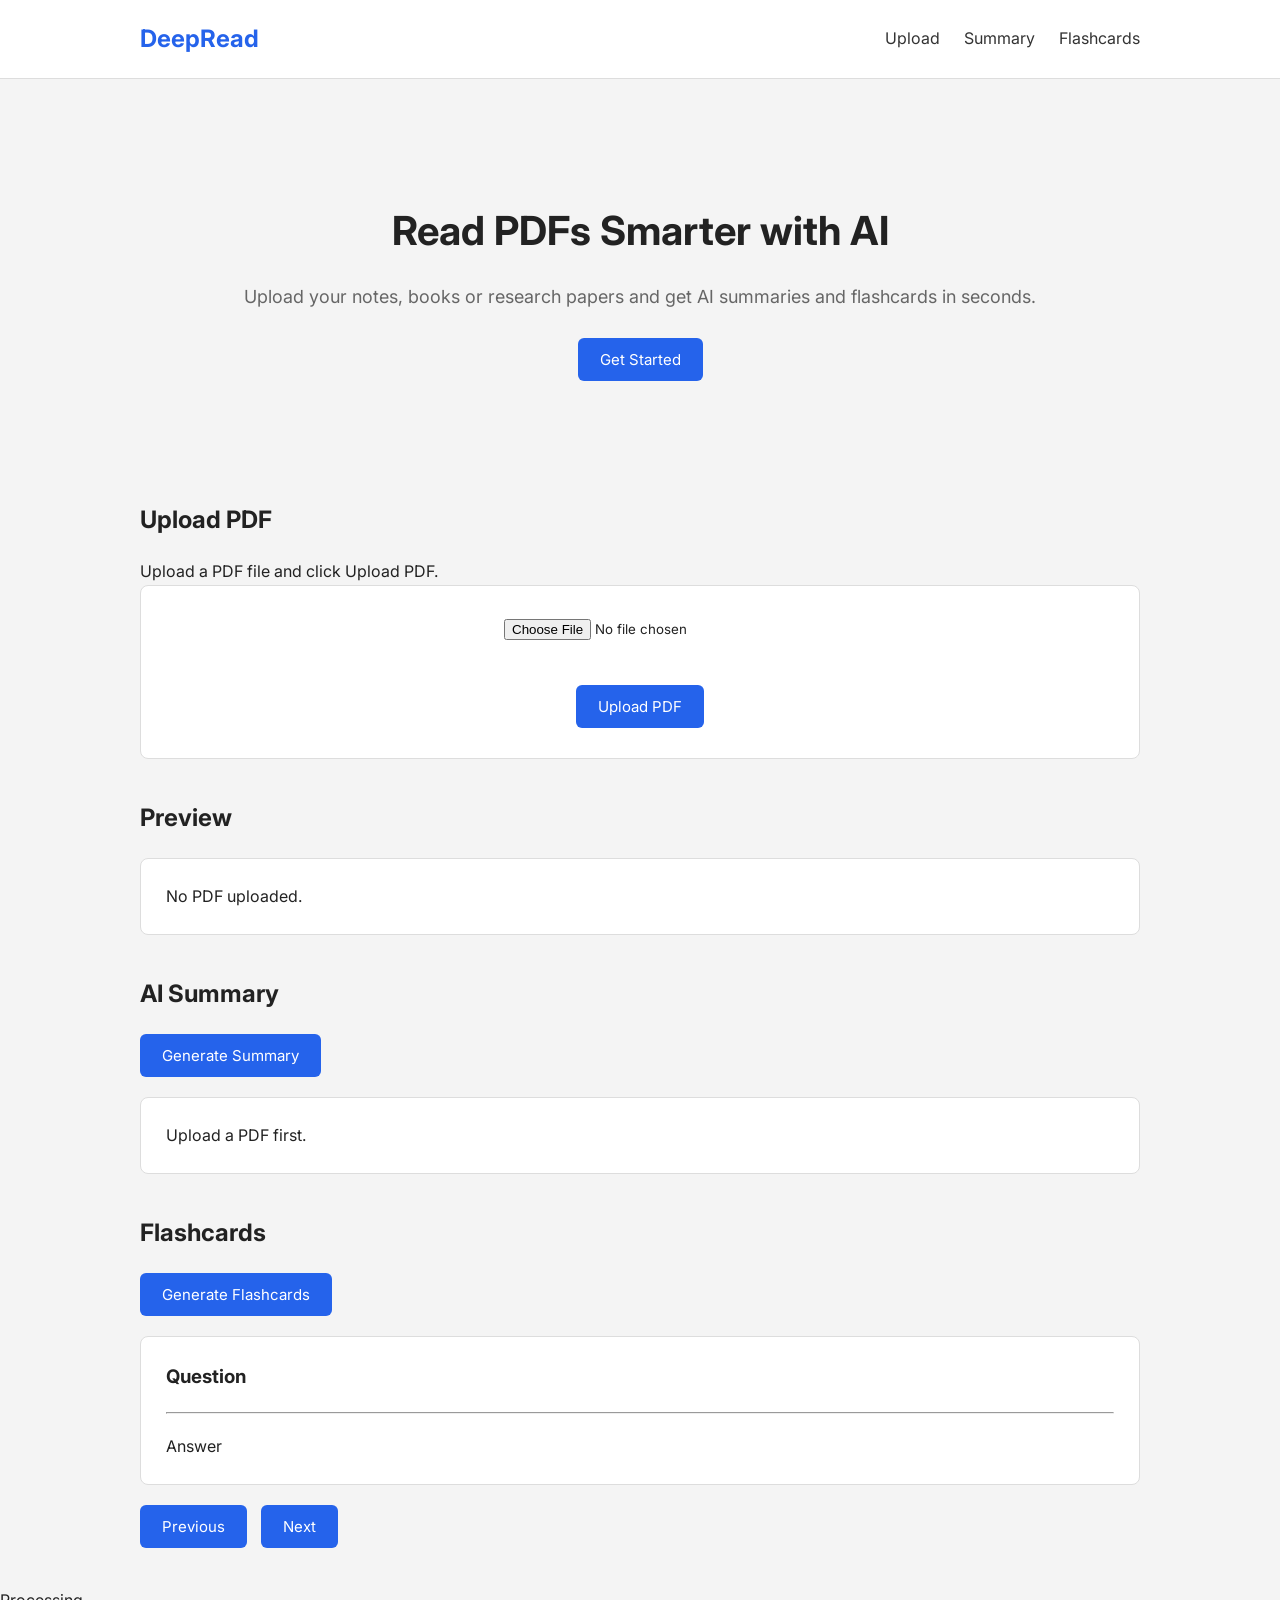
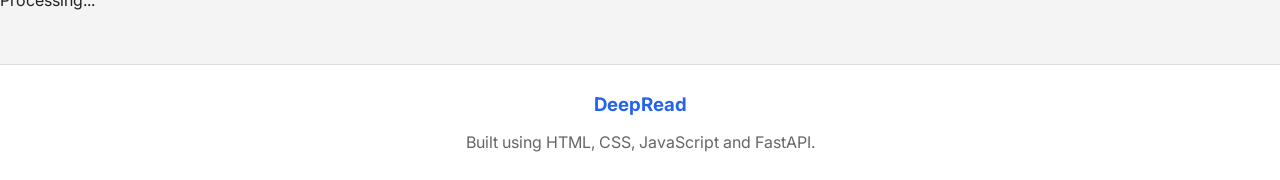
==== backend/index.html @ 9b4c7057 "Restructure for Vercel deploy" ====
<!DOCTYPE html>
<html lang="en">

<head>
    <meta charset="UTF-8">
    <meta name="viewport" content="width=device-width, initial-scale=1.0">
    <title>DeepRead</title>

    <link rel="stylesheet" href="style.css">

    <link rel="preconnect" href="https://fonts.googleapis.com">
    <link rel="preconnect" href="https://fonts.gstatic.com" crossorigin>

    <link href="https://fonts.googleapis.com/css2?family=Inter:wght@300;400;500;600;700&display=swap"
        rel="stylesheet">
</head>

<body>
    <header>

        <div class="container">

            <h2>DeepRead</h2>

            <nav>

                <a href="#upload">Upload</a>
                <a href="#summary">Summary</a>
                <a href="#flashcards">Flashcards</a>

            </nav>

        </div>

    </header>

    <section class="hero">

       <h1>Read PDFs Smarter with AI</h1>

<p>
    Upload your notes, books or research papers and get AI summaries
    and flashcards in seconds.
</p>

<br>

<a href="#upload">
    <button>Get Started</button>
</a>

    </section>



<section id="upload">

    <div class="container">

        <h2>Upload PDF</h2>

        <p class="upload-text">
            Upload a PDF file and click Upload PDF.
        </p>

        <div class="upload-box">

            <input
                type="file"
                id="pdfInput"
                accept=".pdf">

            <br><br>

            <button id="uploadBtn">
                Upload PDF
            </button>

        </div>

    </div>

</section>



    <section id="preview">

        <div class="container">

            <h2>Preview</h2>

            <div class="preview-card">

                <iframe id="pdfFrame" title="PDF Preview" style="display:none;"></iframe>

                <div id="previewText">
    No PDF uploaded.
</div>

            </div>

        </div>

    </section>




    <section id="summary">

        <div class="container">

            <h2>AI Summary</h2>

            <button id="summaryBtn">

                Generate Summary

            </button>

            <div class="summary-card" id="summaryCard">

    <p id="summaryText">
        Upload a PDF first.
    </p>

</div>

        </div>

    </section>



    

    <section id="flashcards">

        <div class="container">

            <h2>Flashcards</h2>

            <button id="flashcardBtn">

                Generate Flashcards

            </button>

            <div class="flashcard">

    <h3 id="flashQuestion">
        Question
    </h3>

    <hr>

    <p id="flashAnswer">
        Answer
    </p>

</div>

<div class="flash-buttons">

    <button id="prevFlash">
        Previous
    </button>

    <button id="nextFlash">
        Next
    </button>

</div>



    </section>



    <div id="loading">

        <p>

            Processing...

        </p>

    </div>




    <footer>

        <div class="container">

            <h3>DeepRead</h3>

            <p>

                Built using HTML, CSS, JavaScript and FastAPI.

            </p>

        </div>

    </footer>



    <script src="script.js"></script>

</body>

</html>
---- backend/style.css ----
*{
    margin:0;
    padding:0;
    box-sizing:border-box;
    font-family:Inter,sans-serif;
}

body{
    background:#f4f4f4;
    color:#222222;
    line-height:1.6;
}

.container{
    width:90%;
    max-width:1000px;
    margin:auto;
}

header{
    background:#ffffff;
    border-bottom:1px solid #dddddd;
    padding:20px 0;
}

header .container{
    display:flex;
    justify-content:space-between;
    align-items:center;
}

header h2{
    color:#2563eb;
}

nav a{
    text-decoration:none;
    color:#333333;
    margin-left:20px;
}

nav a:hover{
    color:#2563eb;
}



.hero{
    text-align:center;
    padding:80px 20px;
}

.hero h1{
    font-size:40px;
    margin-bottom:20px;
}

.hero p{
    color:#666666;
    font-size:18px;
}


section{
    margin:40px auto;
}

section h2{
    margin-bottom:20px;
}

.upload-box{
    background:#ffffff;
    padding:30px;
    border:1px solid #dddddd;
    border-radius:8px;
    text-align:center;
}

input[type="file"]{
    margin-bottom:20px;
}

/* Buttons */

button{
    background:#2563eb;
    color:white;
    border:none;
    padding:12px 22px;
    border-radius:6px;
    cursor:pointer;
    font-size:15px;
}

button:hover{
    background:#1d4ed8;
}

button:disabled{
    background:#999999;
    cursor:not-allowed;
}



.preview-card,
.summary-card,
.flashcard{

    background:#ffffff;
    border:1px solid #dddddd;
    border-radius:8px;
    padding:25px;
    margin-top:20px;

}

#pdfFrame{
    width:100%;
    height:520px;
    border:1px solid #dddddd;
    border-radius:6px;
    margin-bottom:15px;
}

.summary-card h3{
    margin-top:20px;
    margin-bottom:10px;
}

.summary-card li{
    margin-left:20px;
    margin-bottom:8px;
}


.keyword{
    display:inline-block;
    background:#dbeafe;
    color:#1d4ed8;
    padding:6px 12px;
    margin:5px;
    border-radius:5px;
    font-size:14px;
}


.flashcard hr{
    margin:20px 0;
}

#prevFlash,
#nextFlash{
    margin-top:20px;
    margin-right:10px;
}

footer{
    background:#ffffff;
    border-top:1px solid #dddddd;
    text-align:center;
    padding:25px;
    margin-top:50px;
}

footer h3{
    color:#2563eb;
    margin-bottom:10px;
}

footer p{
    color:#666666;
}



@media(max-width:768px){

    header .container{
        flex-direction:column;
        gap:15px;
    }

    nav{
        display:flex;
        gap:15px;
    }

    .hero h1{
        font-size:30px;
    }

}
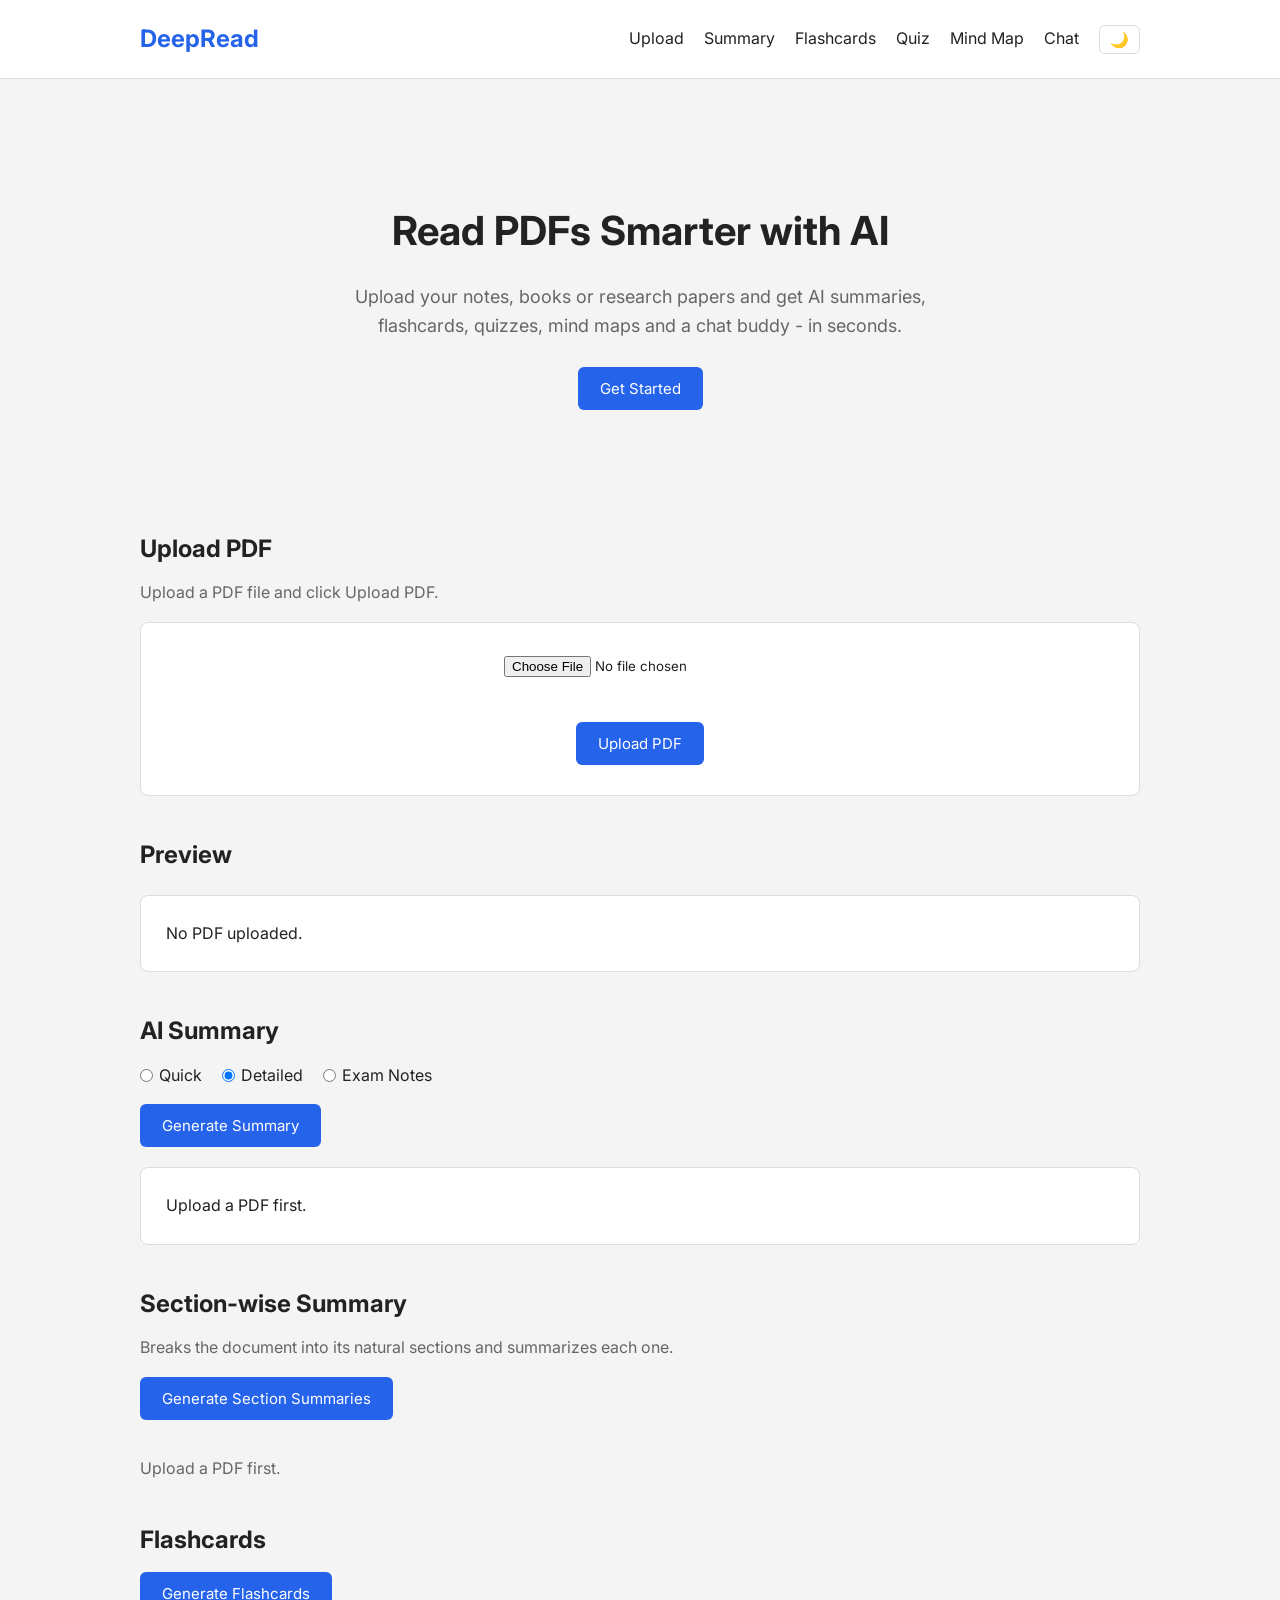
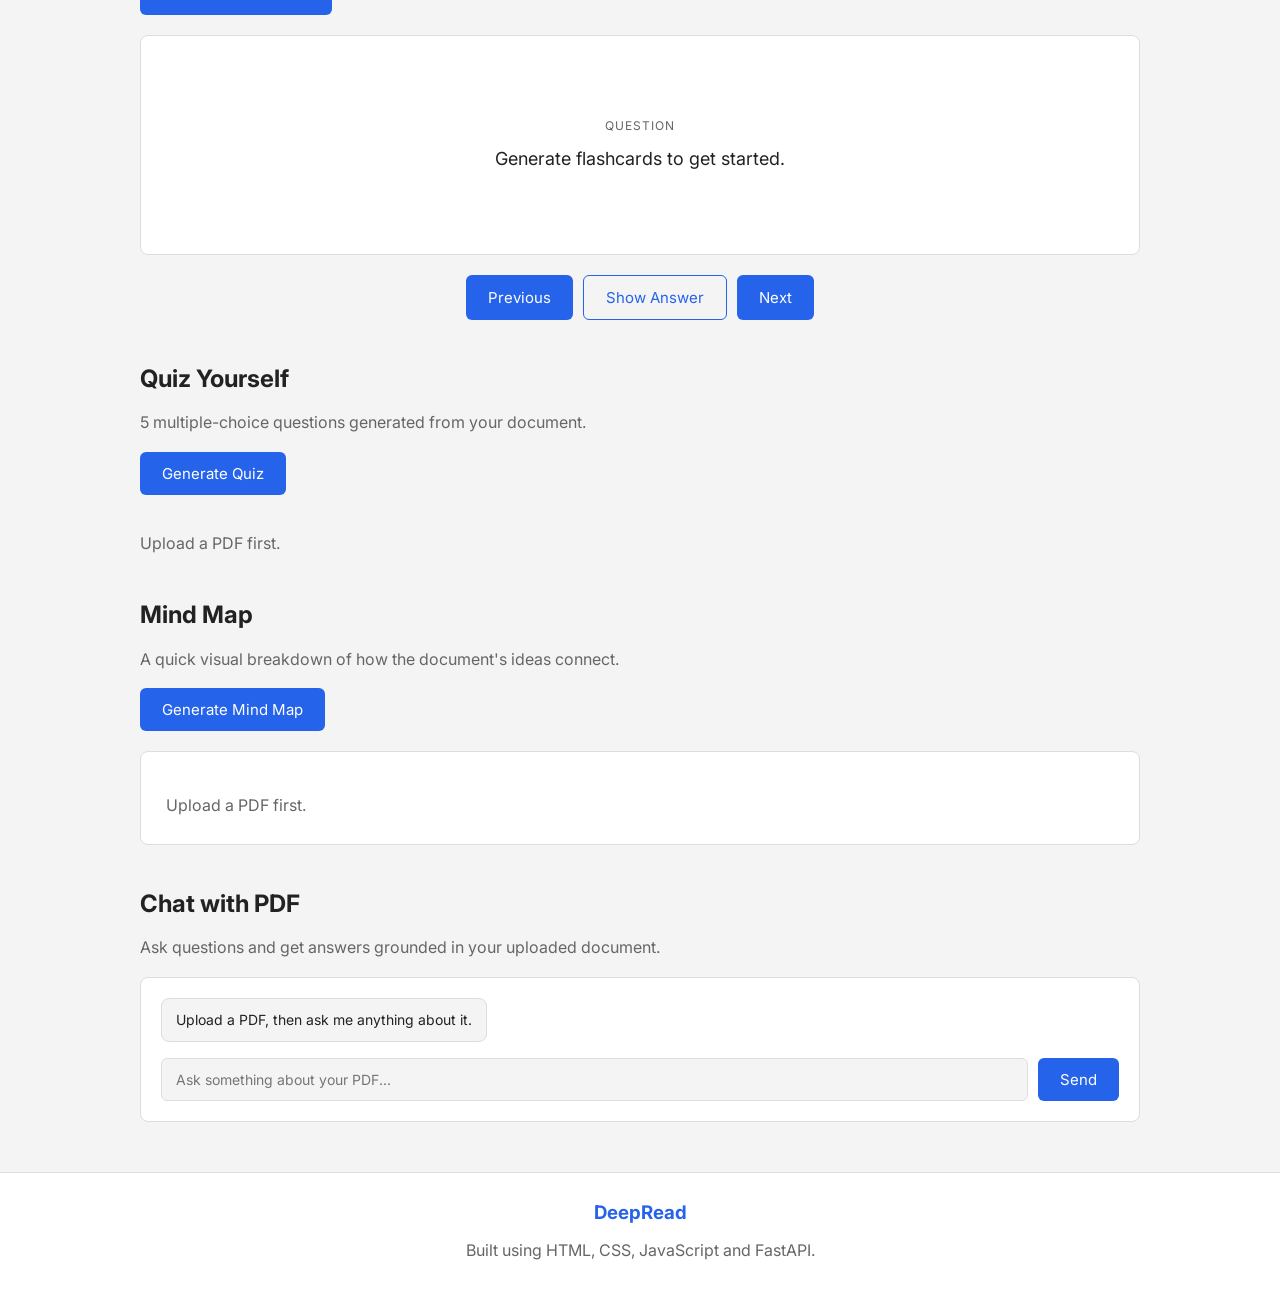
==== commit f5e9db24: "improve frontend layout for v2" ====
--- a/backend/index.html
+++ b/backend/index.html
@@ -18,7 +18,7 @@
 <body>
     <header>
 
-        <div class="container">
+        <div class="container header-inner">
 
             <h2>DeepRead</h2>
 
@@ -27,6 +27,13 @@
                 <a href="#upload">Upload</a>
                 <a href="#summary">Summary</a>
                 <a href="#flashcards">Flashcards</a>
+                <a href="#quiz">Quiz</a>
+                <a href="#mindmap">Mind Map</a>
+                <a href="#chat">Chat</a>
+
+                <button id="themeToggle" class="theme-toggle" type="button" title="Toggle dark mode">
+                    🌙
+                </button>
 
             </nav>
 
@@ -39,8 +46,8 @@
        <h1>Read PDFs Smarter with AI</h1>
 
 <p>
-    Upload your notes, books or research papers and get AI summaries
-    and flashcards in seconds.
+    Upload your notes, books or research papers and get AI summaries,
+    flashcards, quizzes, mind maps and a chat buddy - in seconds.
 </p>
 
 <br>
@@ -113,6 +120,25 @@
 
             <h2>AI Summary</h2>
 
+            <div class="mode-row">
+
+                <label class="mode-label">
+                    <input type="radio" name="summaryMode" value="quick">
+                    Quick
+                </label>
+
+                <label class="mode-label">
+                    <input type="radio" name="summaryMode" value="detailed" checked>
+                    Detailed
+                </label>
+
+                <label class="mode-label">
+                    <input type="radio" name="summaryMode" value="exam">
+                    Exam Notes
+                </label>
+
+            </div>
+
             <button id="summaryBtn">
 
                 Generate Summary
@@ -133,7 +159,29 @@
 
 
 
-    
+    <section id="sectionSummary">
+
+        <div class="container">
+
+            <h2>Section-wise Summary</h2>
+
+            <p class="section-hint">
+                Breaks the document into its natural sections and summarizes each one.
+            </p>
+
+            <button id="sectionSummaryBtn">
+                Generate Section Summaries
+            </button>
+
+            <div class="section-list" id="sectionList">
+                <p class="empty-hint">Upload a PDF first.</p>
+            </div>
+
+        </div>
+
+    </section>
+
+
 
     <section id="flashcards">
 
@@ -147,33 +195,131 @@
 
             </button>
 
-            <div class="flashcard">
-
-    <h3 id="flashQuestion">
-        Question
-    </h3>
-
-    <hr>
-
-    <p id="flashAnswer">
-        Answer
-    </p>
-
-</div>
-
-<div class="flash-buttons">
-
-    <button id="prevFlash">
-        Previous
-    </button>
-
-    <button id="nextFlash">
-        Next
-    </button>
-
-</div>
-
-
+            <div class="flashcard-wrap">
+
+                <div class="flashcard" id="flashcard">
+
+                    <div class="flashcard-inner" id="flashcardInner">
+
+                        <div class="flashcard-face flashcard-front">
+                            <span class="flashcard-label">Question</span>
+                            <p id="flashQuestion">Generate flashcards to get started.</p>
+                        </div>
+
+                        <div class="flashcard-face flashcard-back">
+                            <span class="flashcard-label">Answer</span>
+                            <p id="flashAnswer">-</p>
+                        </div>
+
+                    </div>
+
+                </div>
+
+            </div>
+
+            <div class="flash-buttons">
+
+                <button id="prevFlash">
+                    Previous
+                </button>
+
+                <button id="showAnswerBtn" class="secondary-btn">
+                    Show Answer
+                </button>
+
+                <button id="nextFlash">
+                    Next
+                </button>
+
+            </div>
+
+            <p class="flash-counter" id="flashCounter"></p>
+
+        </div>
+
+    </section>
+
+
+
+    <section id="quiz">
+
+        <div class="container">
+
+            <h2>Quiz Yourself</h2>
+
+            <p class="section-hint">
+                5 multiple-choice questions generated from your document.
+            </p>
+
+            <button id="quizBtn">
+                Generate Quiz
+            </button>
+
+            <div class="quiz-list" id="quizList">
+                <p class="empty-hint">Upload a PDF first.</p>
+            </div>
+
+            <div id="quizScore" class="quiz-score"></div>
+
+        </div>
+
+    </section>
+
+
+
+    <section id="mindmap">
+
+        <div class="container">
+
+            <h2>Mind Map</h2>
+
+            <p class="section-hint">
+                A quick visual breakdown of how the document's ideas connect.
+            </p>
+
+            <button id="mindmapBtn">
+                Generate Mind Map
+            </button>
+
+            <div class="mindmap-card" id="mindmapCard">
+                <p class="empty-hint">Upload a PDF first.</p>
+            </div>
+
+        </div>
+
+    </section>
+
+
+
+    <section id="chat">
+
+        <div class="container">
+
+            <h2>Chat with PDF</h2>
+
+            <p class="section-hint">
+                Ask questions and get answers grounded in your uploaded document.
+            </p>
+
+            <div class="chat-box">
+
+                <div class="chat-messages" id="chatMessages">
+                    <div class="chat-msg chat-msg-bot">
+                        Upload a PDF, then ask me anything about it.
+                    </div>
+                </div>
+
+                <div class="chat-input-row">
+
+                    <input type="text" id="chatInput" placeholder="Ask something about your PDF...">
+
+                    <button id="chatSendBtn">Send</button>
+
+                </div>
+
+            </div>
+
+        </div>
 
     </section>
 
@@ -181,11 +327,15 @@
 
     <div id="loading">
 
-        <p>
-
-            Processing...
-
-        </p>
+        <div class="loading-box">
+
+            <div class="spinner"></div>
+
+            <p id="loadingText">
+                Processing...
+            </p>
+
+        </div>
 
     </div>
 
@@ -214,4 +364,4 @@
 
 </body>
 
-</html>+</html>
--- a/backend/style.css
+++ b/backend/style.css
@@ -1,3 +1,29 @@
+:root{
+    --bg:#f4f4f4;
+    --text:#222222;
+    --muted:#666666;
+    --card-bg:#ffffff;
+    --border:#dddddd;
+    --accent:#2563eb;
+    --accent-dark:#1d4ed8;
+    --accent-soft:#dbeafe;
+    --danger:#dc2626;
+    --success:#16a34a;
+}
+
+body.dark{
+    --bg:#15181f;
+    --text:#eaeaea;
+    --muted:#a3a3a3;
+    --card-bg:#1e2230;
+    --border:#333748;
+    --accent:#5b8dff;
+    --accent-dark:#4570e0;
+    --accent-soft:#26314f;
+    --danger:#f87171;
+    --success:#4ade80;
+}
+
 *{
     margin:0;
     padding:0;
@@ -6,9 +32,10 @@
 }
 
 body{
-    background:#f4f4f4;
-    color:#222222;
+    background:var(--bg);
+    color:var(--text);
     line-height:1.6;
+    transition:background .2s ease, color .2s ease;
 }
 
 .container{
@@ -18,29 +45,48 @@
 }
 
 header{
-    background:#ffffff;
-    border-bottom:1px solid #dddddd;
+    background:var(--card-bg);
+    border-bottom:1px solid var(--border);
     padding:20px 0;
 }
 
-header .container{
+.header-inner{
     display:flex;
     justify-content:space-between;
     align-items:center;
 }
 
 header h2{
-    color:#2563eb;
+    color:var(--accent);
+}
+
+nav{
+    display:flex;
+    align-items:center;
+    gap:20px;
 }
 
 nav a{
     text-decoration:none;
-    color:#333333;
-    margin-left:20px;
+    color:var(--text);
 }
 
 nav a:hover{
-    color:#2563eb;
+    color:var(--accent);
+}
+
+.theme-toggle{
+    background:transparent;
+    border:1px solid var(--border);
+    color:var(--text);
+    padding:6px 10px;
+    border-radius:6px;
+    font-size:15px;
+    line-height:1;
+}
+
+.theme-toggle:hover{
+    background:var(--accent-soft);
 }
 
 
@@ -56,8 +102,10 @@
 }
 
 .hero p{
-    color:#666666;
+    color:var(--muted);
     font-size:18px;
+    max-width:600px;
+    margin:0 auto;
 }
 
 
@@ -66,13 +114,19 @@
 }
 
 section h2{
-    margin-bottom:20px;
+    margin-bottom:12px;
+}
+
+.section-hint,
+.upload-text{
+    color:var(--muted);
+    margin-bottom:16px;
 }
 
 .upload-box{
-    background:#ffffff;
+    background:var(--card-bg);
     padding:30px;
-    border:1px solid #dddddd;
+    border:1px solid var(--border);
     border-radius:8px;
     text-align:center;
 }
@@ -84,7 +138,7 @@
 /* Buttons */
 
 button{
-    background:#2563eb;
+    background:var(--accent);
     color:white;
     border:none;
     padding:12px 22px;
@@ -94,7 +148,7 @@
 }
 
 button:hover{
-    background:#1d4ed8;
+    background:var(--accent-dark);
 }
 
 button:disabled{
@@ -102,14 +156,25 @@
     cursor:not-allowed;
 }
 
+.secondary-btn{
+    background:transparent;
+    color:var(--accent);
+    border:1px solid var(--accent);
+}
+
+.secondary-btn:hover{
+    background:var(--accent-soft);
+    color:var(--accent);
+}
+
 
 
 .preview-card,
 .summary-card,
-.flashcard{
-
-    background:#ffffff;
-    border:1px solid #dddddd;
+.mindmap-card{
+
+    background:var(--card-bg);
+    border:1px solid var(--border);
     border-radius:8px;
     padding:25px;
     margin-top:20px;
@@ -119,14 +184,20 @@
 #pdfFrame{
     width:100%;
     height:520px;
-    border:1px solid #dddddd;
+    border:1px solid var(--border);
     border-radius:6px;
     margin-bottom:15px;
 }
 
-.summary-card h3{
+.summary-card h3,
+.summary-card h4{
     margin-top:20px;
     margin-bottom:10px;
+}
+
+.summary-card h3:first-child,
+.summary-card h4:first-child{
+    margin-top:0;
 }
 
 .summary-card li{
@@ -134,61 +205,374 @@
     margin-bottom:8px;
 }
 
+.mode-row{
+    display:flex;
+    flex-wrap:wrap;
+    gap:20px;
+    margin-bottom:16px;
+}
+
+.mode-label{
+    display:flex;
+    align-items:center;
+    gap:6px;
+    cursor:pointer;
+    color:var(--text);
+}
+
 
 .keyword{
     display:inline-block;
-    background:#dbeafe;
-    color:#1d4ed8;
+    background:var(--accent-soft);
+    color:var(--accent-dark);
     padding:6px 12px;
-    margin:5px;
+    margin:5px 5px 5px 0;
     border-radius:5px;
     font-size:14px;
 }
 
 
-.flashcard hr{
-    margin:20px 0;
-}
-
-#prevFlash,
-#nextFlash{
-    margin-top:20px;
-    margin-right:10px;
-}
+
+/* Section-wise summary */
+
+.section-list{
+    margin-top:20px;
+    display:flex;
+    flex-direction:column;
+    gap:14px;
+}
+
+.section-item{
+    background:var(--card-bg);
+    border:1px solid var(--border);
+    border-radius:8px;
+    padding:18px 20px;
+}
+
+.section-item h4{
+    margin-bottom:8px;
+    color:var(--accent-dark);
+}
+
+.empty-hint{
+    color:var(--muted);
+    margin-top:16px;
+}
+
+
+
+/* Flashcards */
+
+.flashcard-wrap{
+    margin-top:20px;
+    perspective:1200px;
+}
+
+.flashcard{
+    height:220px;
+}
+
+.flashcard-inner{
+    position:relative;
+    width:100%;
+    height:100%;
+    transition:transform .5s;
+    transform-style:preserve-3d;
+}
+
+.flashcard-inner.flipped{
+    transform:rotateY(180deg);
+}
+
+.flashcard-face{
+    position:absolute;
+    inset:0;
+    backface-visibility:hidden;
+    background:var(--card-bg);
+    border:1px solid var(--border);
+    border-radius:8px;
+    padding:25px;
+    display:flex;
+    flex-direction:column;
+    justify-content:center;
+    text-align:center;
+    gap:10px;
+}
+
+.flashcard-back{
+    transform:rotateY(180deg);
+    background:var(--accent-soft);
+}
+
+.flashcard-label{
+    font-size:12px;
+    letter-spacing:1px;
+    text-transform:uppercase;
+    color:var(--muted);
+}
+
+.flashcard-face p{
+    font-size:18px;
+}
+
+.flash-buttons{
+    display:flex;
+    justify-content:center;
+    flex-wrap:wrap;
+    gap:10px;
+    margin-top:20px;
+}
+
+.flash-counter{
+    text-align:center;
+    color:var(--muted);
+    margin-top:10px;
+    font-size:14px;
+}
+
+
+
+/* Quiz */
+
+.quiz-list{
+    margin-top:20px;
+    display:flex;
+    flex-direction:column;
+    gap:18px;
+}
+
+.quiz-item{
+    background:var(--card-bg);
+    border:1px solid var(--border);
+    border-radius:8px;
+    padding:20px;
+}
+
+.quiz-item h4{
+    margin-bottom:14px;
+}
+
+.quiz-options{
+    display:flex;
+    flex-direction:column;
+    gap:8px;
+}
+
+.quiz-option{
+    display:block;
+    width:100%;
+    text-align:left;
+    background:var(--bg);
+    color:var(--text);
+    border:1px solid var(--border);
+    padding:10px 14px;
+    border-radius:6px;
+    cursor:pointer;
+    font-size:14px;
+}
+
+.quiz-option:hover{
+    background:var(--accent-soft);
+}
+
+.quiz-option.correct{
+    background:var(--success);
+    color:#ffffff;
+    border-color:var(--success);
+}
+
+.quiz-option.wrong{
+    background:var(--danger);
+    color:#ffffff;
+    border-color:var(--danger);
+}
+
+.quiz-option:disabled{
+    cursor:default;
+}
+
+.quiz-explanation{
+    margin-top:10px;
+    color:var(--muted);
+    font-size:14px;
+}
+
+.quiz-score{
+    margin-top:20px;
+    font-weight:600;
+    text-align:center;
+}
+
+
+
+/* Mind map */
+
+.mindmap-tree{
+    list-style:none;
+}
+
+.mindmap-tree ul{
+    list-style:none;
+    margin-left:24px;
+    padding-left:16px;
+    border-left:1px dashed var(--border);
+}
+
+.mindmap-tree li{
+    margin:10px 0;
+}
+
+.mindmap-node{
+    display:inline-block;
+    background:var(--accent-soft);
+    color:var(--accent-dark);
+    padding:6px 14px;
+    border-radius:6px;
+    font-size:14px;
+}
+
+.mindmap-tree > li > .mindmap-node{
+    background:var(--accent);
+    color:#ffffff;
+    font-weight:600;
+}
+
+
+
+/* Chat */
+
+.chat-box{
+    background:var(--card-bg);
+    border:1px solid var(--border);
+    border-radius:8px;
+    padding:20px;
+    margin-top:10px;
+}
+
+.chat-messages{
+    display:flex;
+    flex-direction:column;
+    gap:10px;
+    max-height:360px;
+    overflow-y:auto;
+    margin-bottom:16px;
+    padding-right:4px;
+}
+
+.chat-msg{
+    padding:10px 14px;
+    border-radius:8px;
+    max-width:80%;
+    font-size:14px;
+}
+
+.chat-msg-bot{
+    background:var(--bg);
+    border:1px solid var(--border);
+    align-self:flex-start;
+}
+
+.chat-msg-user{
+    background:var(--accent);
+    color:#ffffff;
+    align-self:flex-end;
+}
+
+.chat-input-row{
+    display:flex;
+    gap:10px;
+}
+
+.chat-input-row input{
+    flex:1;
+    padding:12px 14px;
+    border-radius:6px;
+    border:1px solid var(--border);
+    background:var(--bg);
+    color:var(--text);
+    font-size:14px;
+}
+
+
+
+/* Loading overlay */
+
+#loading{
+    display:none;
+    position:fixed;
+    inset:0;
+    background:rgba(0,0,0,0.45);
+    align-items:center;
+    justify-content:center;
+    z-index:999;
+}
+
+#loading.visible{
+    display:flex;
+}
+
+.loading-box{
+    background:var(--card-bg);
+    color:var(--text);
+    padding:30px 40px;
+    border-radius:10px;
+    text-align:center;
+}
+
+.spinner{
+    width:32px;
+    height:32px;
+    border:3px solid var(--border);
+    border-top-color:var(--accent);
+    border-radius:50%;
+    margin:0 auto 14px;
+    animation:spin .8s linear infinite;
+}
+
+@keyframes spin{
+    to{ transform:rotate(360deg); }
+}
+
+
 
 footer{
-    background:#ffffff;
-    border-top:1px solid #dddddd;
+    background:var(--card-bg);
+    border-top:1px solid var(--border);
     text-align:center;
     padding:25px;
     margin-top:50px;
 }
 
 footer h3{
-    color:#2563eb;
+    color:var(--accent);
     margin-bottom:10px;
 }
 
 footer p{
-    color:#666666;
+    color:var(--muted);
 }
 
 
 
 @media(max-width:768px){
 
-    header .container{
+    .header-inner{
         flex-direction:column;
         gap:15px;
     }
 
     nav{
-        display:flex;
-        gap:15px;
+        flex-wrap:wrap;
+        justify-content:center;
+        gap:12px 15px;
     }
 
     .hero h1{
         font-size:30px;
     }
 
-}+    .chat-msg{
+        max-width:95%;
+    }
+
+}
